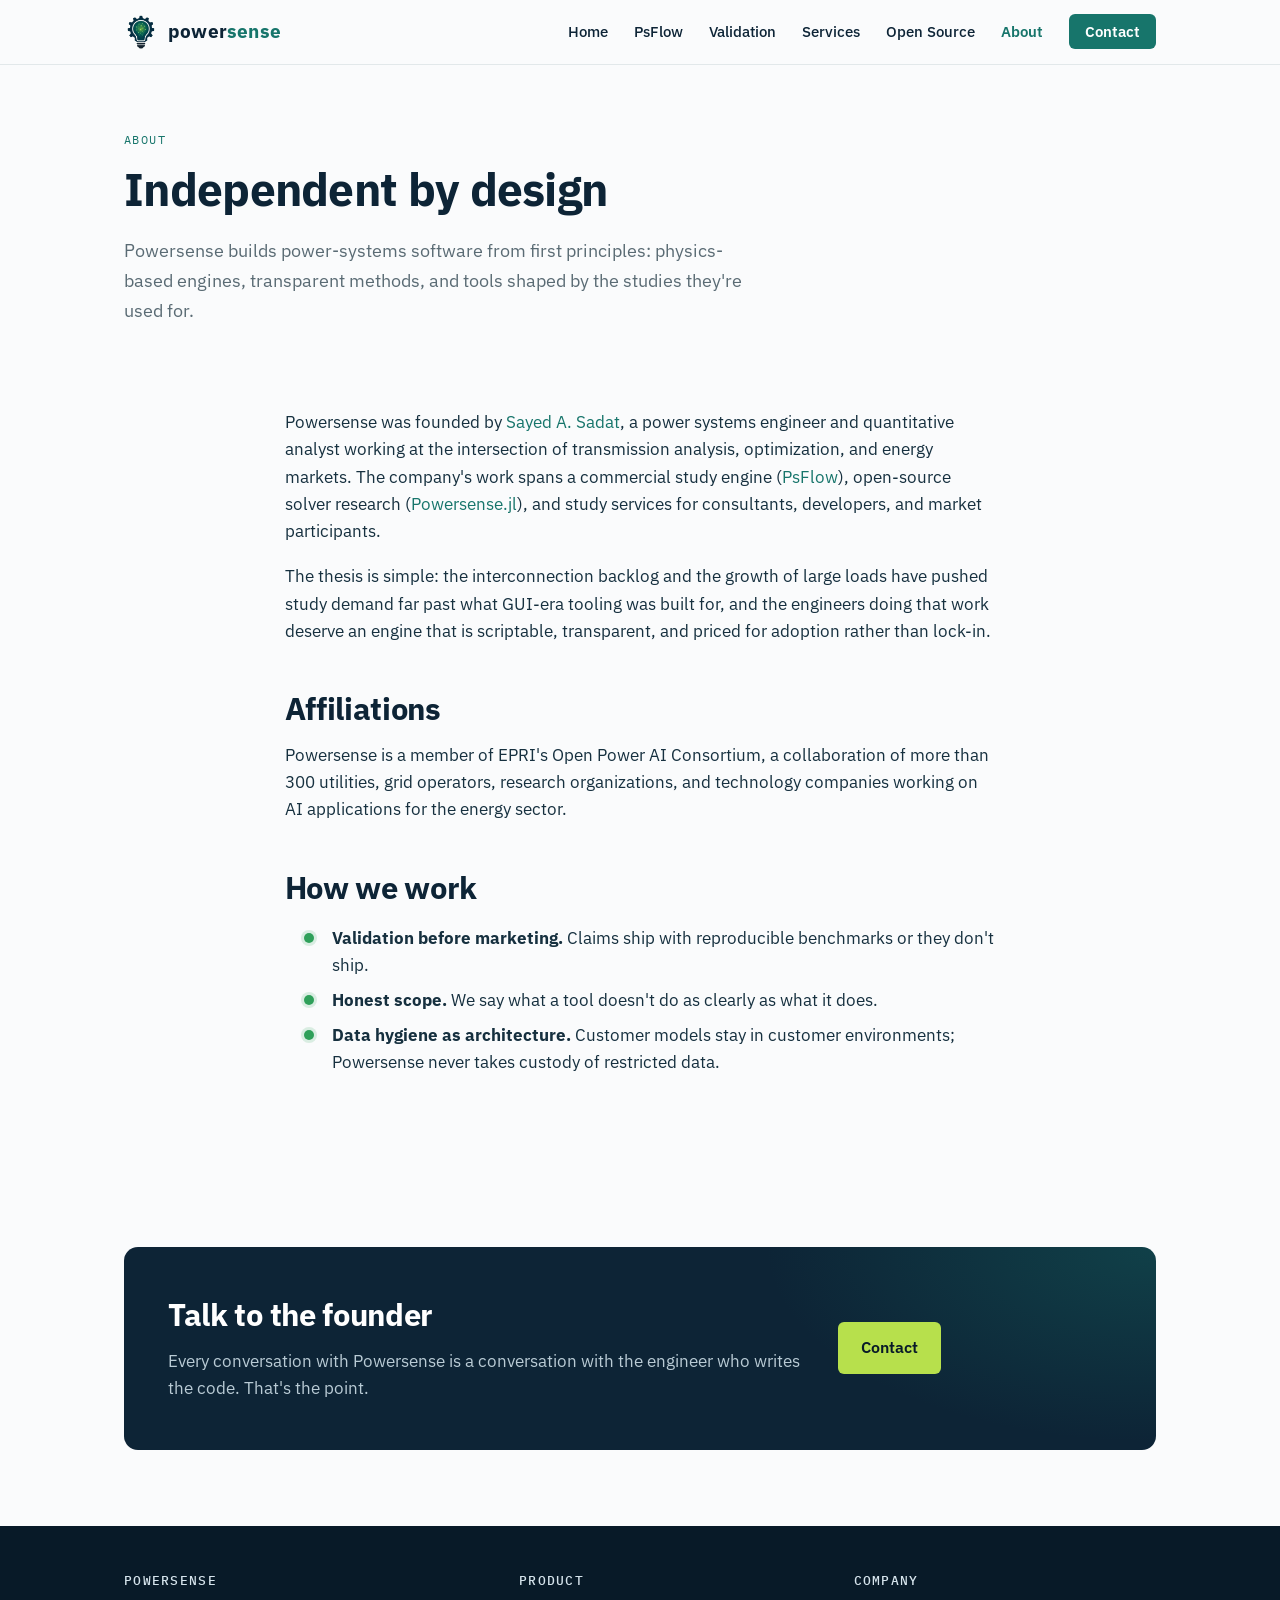
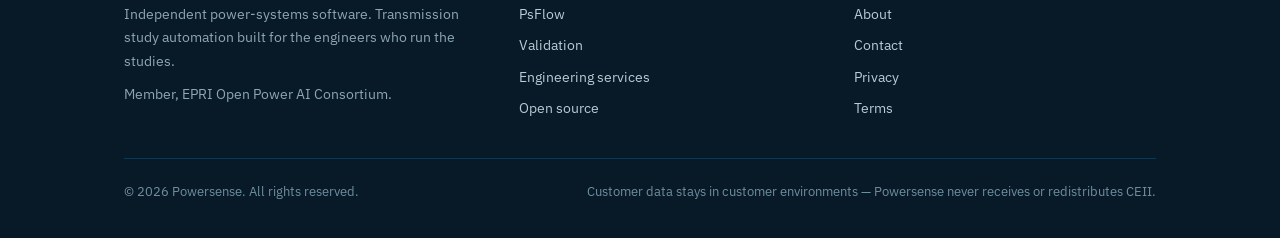
==== about.html @ 0cbf13fe "initial commit version" ====
<!DOCTYPE html>
<html lang="en">
<head>
<meta charset="utf-8">
<meta name="viewport" content="width=device-width, initial-scale=1">
<title>About Powersense</title>
<meta name="description" content="Powersense builds independent power-systems software: PsFlow for transmission study automation and open-source solver research. Member of EPRI's Open Power AI Consortium.">
<link rel="canonical" href="https://www.powersense.io/about.html">
<meta property="og:title" content="About Powersense">
<meta property="og:description" content="Powersense builds independent power-systems software: PsFlow for transmission study automation and open-source solver research. Member of EPRI's Open Power AI Consortium.">
<meta property="og:type" content="website">
<meta property="og:url" content="https://www.powersense.io/about.html">
<meta property="og:image" content="https://www.powersense.io/assets/powersense-logo.png">
<meta name="theme-color" content="#0d2436">
<link rel="icon" type="image/png" href="assets/favicon.png">
<link rel="preconnect" href="https://fonts.googleapis.com">
<link rel="preconnect" href="https://fonts.gstatic.com" crossorigin>
<link href="https://fonts.googleapis.com/css2?family=IBM+Plex+Mono:wght@400;500&family=IBM+Plex+Sans:wght@400;500;600;700&display=swap" rel="stylesheet">
<link rel="stylesheet" href="styles.css">
</head>
<body>

<header class="site-header">
  <div class="wrap nav">
    <a class="brand" href="index.html" aria-label="Powersense home">
      <img src="assets/icon.png" alt="" width="34" height="34">
      <span class="brand-word"><span class="p1">power</span><span class="p2">sense</span></span>
    </a>
    <button class="nav-toggle" aria-label="Menu" aria-expanded="false"
      onclick="var l=document.getElementById('nl');var o=l.classList.toggle('open');this.setAttribute('aria-expanded',o)">
      <span></span><span></span><span></span>
    </button>
    <ul class="nav-links" id="nl">
        <li><a href="index.html">Home</a></li>
        <li><a href="psflow.html">PsFlow</a></li>
        <li><a href="validation.html">Validation</a></li>
        <li><a href="services.html">Services</a></li>
        <li><a href="opensource.html">Open Source</a></li>
        <li><a href="about.html" class="active">About</a></li>
        <li><a class="cta-link" href="contact.html">Contact</a></li>
    </ul>
  </div>
</header>


<section class="page-title"><div class="wrap">
  <div class="eyebrow">About</div>
  <h1>Independent by design</h1>
  <p class="lede">Powersense builds power-systems software from first principles: physics-based engines, transparent methods, and tools shaped by the studies they're used for.</p>
</div></section>

<section class="section"><div class="wrap prose">
  <p>Powersense was founded by <a href="https://www.sayedsadat.com/">Sayed A. Sadat</a>, a power systems engineer and quantitative analyst working at the intersection of transmission analysis, optimization, and energy markets. The company's work spans a commercial study engine (<a href="psflow.html">PsFlow</a>), open-source solver research (<a href="opensource.html">Powersense.jl</a>), and study services for consultants, developers, and market participants.</p>
  <p>The thesis is simple: the interconnection backlog and the growth of large loads have pushed study demand far past what GUI-era tooling was built for, and the engineers doing that work deserve an engine that is scriptable, transparent, and priced for adoption rather than lock-in.</p>
  <h2>Affiliations</h2>
  <p>Powersense is a member of EPRI's Open Power AI Consortium, a collaboration of more than 300 utilities, grid operators, research organizations, and technology companies working on AI applications for the energy sector.</p>
  <h2>How we work</h2>
  <ul class="checklist" style="margin-top:18px">
    <li><strong>Validation before marketing.</strong> Claims ship with reproducible benchmarks or they don't ship.</li>
    <li><strong>Honest scope.</strong> We say what a tool doesn't do as clearly as what it does.</li>
    <li><strong>Data hygiene as architecture.</strong> Customer models stay in customer environments; Powersense never takes custody of restricted data.</li>
  </ul>
</div></section>

<section class="section"><div class="wrap">
  <div class="cta-panel">
    <div>
      <h2>Talk to the founder</h2>
      <p>Every conversation with Powersense is a conversation with the engineer who writes the code. That's the point.</p>
    </div>
    <div><a class="btn btn-primary" href="contact.html">Contact</a></div>
  </div>
</div></section>


<footer class="site-footer">
  <div class="wrap">
    <div class="footer-grid">
      <div>
        <h4>Powersense</h4>
        <p>Independent power-systems software. Transmission study automation built for the engineers who run the studies.</p>
        <p style="margin-top:10px">Member, EPRI Open Power AI Consortium.</p>
      </div>
      <div>
        <h4>Product</h4>
        <ul>
          <li><a href="psflow.html">PsFlow</a></li>
          <li><a href="validation.html">Validation</a></li>
          <li><a href="services.html">Engineering services</a></li>
          <li><a href="opensource.html">Open source</a></li>
        </ul>
      </div>
      <div>
        <h4>Company</h4>
        <ul>
          <li><a href="about.html">About</a></li>
          <li><a href="contact.html">Contact</a></li>
          <li><a href="privacy.html">Privacy</a></li>
          <li><a href="terms.html">Terms</a></li>
        </ul>
      </div>
    </div>
    <div class="footer-legal">
      <span>&copy; 2026 Powersense. All rights reserved.</span>
      <span>Customer data stays in customer environments — Powersense never receives or redistributes CEII.</span>
    </div>
  </div>
</footer>

</body>
</html>
---- styles.css ----
/* ============================================================
   Powersense — powersense.io
   Palette derived from brand mark:
   navy #0D2436 · deep navy #081A28 · teal #17756B
   green #2FA05A · lime #B7E04A · paper #FAFBFC
   Type: IBM Plex Sans (display/body) · IBM Plex Mono (data)
   ============================================================ */

:root {
  --navy: #0d2436;
  --navy-deep: #081a28;
  --teal: #17756b;
  --teal-dark: #105e56;
  --green: #2fa05a;
  --lime: #b7e04c;
  --paper: #fafbfc;
  --white: #ffffff;
  --ink: #16303f;
  --gray: #5a6b74;
  --line: #e2e8ea;
  --mono: "IBM Plex Mono", ui-monospace, SFMono-Regular, Menlo, monospace;
  --sans: "IBM Plex Sans", -apple-system, "Segoe UI", Helvetica, Arial, sans-serif;
}

* { box-sizing: border-box; margin: 0; padding: 0; }

html { scroll-behavior: smooth; }
@media (prefers-reduced-motion: reduce) {
  html { scroll-behavior: auto; }
  * { animation: none !important; transition: none !important; }
}

body {
  font-family: var(--sans);
  color: var(--ink);
  background: var(--paper);
  line-height: 1.65;
  font-size: 16.5px;
  -webkit-font-smoothing: antialiased;
}

a { color: var(--teal); text-decoration: none; }
a:hover { color: var(--teal-dark); text-decoration: underline; }
a:focus-visible, button:focus-visible {
  outline: 2px solid var(--teal);
  outline-offset: 2px;
  border-radius: 2px;
}

.wrap { max-width: 1080px; margin: 0 auto; padding: 0 24px; }

/* ---------- header ---------- */
.site-header {
  position: sticky; top: 0; z-index: 50;
  background: rgba(250, 251, 252, 0.92);
  backdrop-filter: blur(8px);
  border-bottom: 1px solid var(--line);
}
.nav {
  display: flex; align-items: center; justify-content: space-between;
  height: 64px;
}
.brand { display: flex; align-items: center; gap: 10px; text-decoration: none; }
.brand:hover { text-decoration: none; }
.brand img { height: 34px; width: 34px; }
.brand-word { font-weight: 700; font-size: 1.18rem; letter-spacing: 0.01em; }
.brand-word .p1 { color: var(--navy); }
.brand-word .p2 { color: var(--teal); }

.nav-links { display: flex; gap: 26px; align-items: center; list-style: none; }
.nav-links a {
  color: var(--navy); font-size: 0.94rem; font-weight: 500;
}
.nav-links a:hover { color: var(--teal); text-decoration: none; }
.nav-links a.active { color: var(--teal); font-weight: 600; }
.nav-links a.cta-link {
  background: var(--teal); color: var(--white);
  padding: 8px 16px; border-radius: 6px; font-weight: 600;
}
.nav-links a.cta-link:hover { background: var(--teal-dark); }

.nav-toggle { display: none; background: none; border: none; cursor: pointer; padding: 8px; }
.nav-toggle span { display: block; width: 22px; height: 2px; background: var(--navy); margin: 5px 0; }

@media (max-width: 860px) {
  .nav-toggle { display: block; }
  .nav-links {
    display: none; position: absolute; top: 64px; left: 0; right: 0;
    flex-direction: column; gap: 0; background: var(--white);
    border-bottom: 1px solid var(--line); padding: 8px 0;
  }
  .nav-links.open { display: flex; }
  .nav-links li { width: 100%; }
  .nav-links a { display: block; padding: 12px 24px; }
  .nav-links a.cta-link { margin: 8px 24px; display: inline-block; }
}

/* ---------- hero ---------- */
.hero {
  position: relative; overflow: hidden;
  padding: 84px 0 72px;
  background:
    radial-gradient(1100px 420px at 85% -10%, rgba(47,160,90,0.07), transparent 60%),
    var(--paper);
}
.hero-grid {
  display: grid; grid-template-columns: 1.05fr 0.95fr; gap: 56px; align-items: center;
}
@media (max-width: 920px) { .hero-grid { grid-template-columns: 1fr; gap: 40px; } }

.eyebrow {
  font-family: var(--mono); font-size: 0.78rem; letter-spacing: 0.12em;
  text-transform: uppercase; color: var(--teal); margin-bottom: 18px;
}
h1 {
  font-size: clamp(2rem, 4.4vw, 2.9rem);
  line-height: 1.15; color: var(--navy); font-weight: 700;
  letter-spacing: -0.015em; margin-bottom: 20px;
}
h1 .accent { color: var(--teal); }
.lede { font-size: 1.14rem; color: var(--gray); max-width: 34em; margin-bottom: 30px; }

.btn-row { display: flex; gap: 14px; flex-wrap: wrap; }
.btn {
  display: inline-block; padding: 12px 22px; border-radius: 6px;
  font-weight: 600; font-size: 0.98rem; border: 1.5px solid transparent;
}
.btn:hover { text-decoration: none; }
.btn-primary { background: var(--teal); color: var(--white); }
.btn-primary:hover { background: var(--teal-dark); color: var(--white); }
.btn-ghost { border-color: var(--navy); color: var(--navy); background: transparent; }
.btn-ghost:hover { background: var(--navy); color: var(--white); }

/* code panel — the signature element */
.code-panel {
  background: var(--navy-deep);
  border-radius: 10px;
  border: 1px solid #12374d;
  box-shadow: 0 24px 60px -28px rgba(8, 26, 40, 0.55);
  overflow: hidden;
  font-family: var(--mono);
  font-size: 0.82rem;
  line-height: 1.7;
}
.code-panel .bar {
  display: flex; align-items: center; gap: 8px;
  padding: 10px 16px; border-bottom: 1px solid #12374d;
  color: #6f8fa0; font-size: 0.74rem; letter-spacing: 0.06em;
}
.code-panel .dot { width: 9px; height: 9px; border-radius: 50%; background: #1d4a63; }
.code-panel pre { padding: 18px 20px; overflow-x: auto; color: #d6e4ec; }
.code-panel .c-kw { color: var(--lime); }
.code-panel .c-fn { color: #6fd3c7; }
.code-panel .c-str { color: #9fd88a; }
.code-panel .c-cm { color: #587a8c; }

/* format strip */
.format-strip {
  margin-top: 26px;
  font-family: var(--mono); font-size: 0.8rem; color: var(--gray);
  display: flex; flex-wrap: wrap; gap: 8px 10px; align-items: center;
}
.format-strip .tag {
  border: 1px solid var(--line); background: var(--white);
  border-radius: 4px; padding: 3px 9px; color: var(--navy);
}

/* ---------- navy capability band ---------- */
.band {
  background: var(--navy-deep);
  color: #cfe0e8;
  padding: 44px 0;
}
.band-grid {
  display: grid; grid-template-columns: repeat(4, 1fr); gap: 28px;
}
@media (max-width: 860px) { .band-grid { grid-template-columns: repeat(2, 1fr); } }
@media (max-width: 520px) { .band-grid { grid-template-columns: 1fr; } }
.band-item .k {
  font-family: var(--mono); color: var(--lime);
  font-size: 1.02rem; font-weight: 500; margin-bottom: 6px;
}
.band-item .v { font-size: 0.9rem; color: #9fb6c2; line-height: 1.55; }

/* ---------- sections ---------- */
.section { padding: 76px 0; }
.section.alt { background: var(--white); border-top: 1px solid var(--line); border-bottom: 1px solid var(--line); }
.section-head { max-width: 46em; margin-bottom: 44px; }
h2 {
  font-size: clamp(1.5rem, 3vw, 1.95rem);
  color: var(--navy); font-weight: 700; letter-spacing: -0.01em;
  margin-bottom: 14px; line-height: 1.25;
}
h3 { color: var(--navy); font-size: 1.13rem; margin-bottom: 10px; font-weight: 600; }
.section p { color: var(--ink); }
.section .muted { color: var(--gray); }

.feature-grid { display: grid; grid-template-columns: repeat(3, 1fr); gap: 26px; }
@media (max-width: 920px) { .feature-grid { grid-template-columns: 1fr 1fr; } }
@media (max-width: 620px) { .feature-grid { grid-template-columns: 1fr; } }
.card {
  background: var(--white); border: 1px solid var(--line); border-radius: 10px;
  padding: 26px 24px;
}
.section.alt .card { background: var(--paper); }
.card .node {
  width: 12px; height: 12px; border-radius: 50%;
  background: var(--green); box-shadow: 0 0 0 4px rgba(47,160,90,0.14);
  margin-bottom: 16px;
}
.card p { font-size: 0.95rem; color: var(--gray); }
.card .fn { font-family: var(--mono); font-size: 0.8rem; color: var(--teal); display: block; margin-top: 12px; }

/* two-column prose */
.split { display: grid; grid-template-columns: 1fr 1fr; gap: 48px; align-items: start; }
@media (max-width: 860px) { .split { grid-template-columns: 1fr; } }

/* data table */
.data-table { width: 100%; border-collapse: collapse; font-family: var(--mono); font-size: 0.84rem; }
.data-table th, .data-table td {
  text-align: left; padding: 10px 14px; border-bottom: 1px solid var(--line);
}
.data-table th {
  color: var(--gray); font-weight: 500; font-size: 0.74rem;
  text-transform: uppercase; letter-spacing: 0.08em;
}
.data-table td { color: var(--navy); }
.data-table td.ok { color: var(--green); }

.note {
  border-left: 3px solid var(--lime); background: var(--white);
  border: 1px solid var(--line); border-left: 3px solid var(--lime);
  border-radius: 6px; padding: 16px 18px; font-size: 0.92rem; color: var(--gray);
}

/* checklist */
.checklist { list-style: none; }
.checklist li {
  padding-left: 28px; position: relative; margin-bottom: 12px; color: var(--ink);
}
.checklist li::before {
  content: ""; position: absolute; left: 0; top: 8px;
  width: 10px; height: 10px; border-radius: 50%;
  background: var(--green); box-shadow: 0 0 0 3px rgba(47,160,90,0.16);
}

/* CTA panel */
.cta-panel {
  background: var(--navy); border-radius: 14px; color: var(--white);
  padding: 48px 44px; display: grid; grid-template-columns: 1.4fr 0.6fr;
  gap: 32px; align-items: center;
  background-image: radial-gradient(600px 300px at 100% 0%, rgba(23,117,107,0.35), transparent 65%);
}
@media (max-width: 780px) { .cta-panel { grid-template-columns: 1fr; padding: 36px 28px; } }
.cta-panel h2 { color: var(--white); }
.cta-panel p { color: #b9cbd5; }
.cta-panel .btn-primary { background: var(--lime); color: var(--navy-deep); }
.cta-panel .btn-primary:hover { background: #c8ec66; }

/* ---------- footer ---------- */
.site-footer {
  background: var(--navy-deep); color: #8ea6b3;
  padding: 44px 0 36px; font-size: 0.88rem;
}
.footer-grid {
  display: grid; grid-template-columns: 1.2fr 1fr 1fr; gap: 32px; margin-bottom: 30px;
}
@media (max-width: 720px) { .footer-grid { grid-template-columns: 1fr; } }
.site-footer h4 {
  color: #d6e4ec; font-size: 0.8rem; text-transform: uppercase;
  letter-spacing: 0.1em; margin-bottom: 12px; font-family: var(--mono); font-weight: 500;
}
.site-footer a { color: #b9cbd5; }
.site-footer a:hover { color: var(--lime); }
.site-footer ul { list-style: none; }
.site-footer li { margin-bottom: 8px; }
.footer-legal {
  border-top: 1px solid #12374d; padding-top: 22px;
  display: flex; justify-content: space-between; flex-wrap: wrap; gap: 12px;
  font-size: 0.8rem; color: #6f8fa0;
}

/* prose pages */
.prose { max-width: 46em; }
.prose p { margin-bottom: 18px; }
.prose h2 { margin-top: 44px; }
.prose h3 { margin-top: 30px; }
.prose ul { margin: 0 0 18px 1.2em; }
.prose li { margin-bottom: 8px; }

.page-title { padding: 64px 0 8px; }
.page-title .eyebrow { margin-bottom: 12px; }
.page-title p.lede { margin-bottom: 0; }
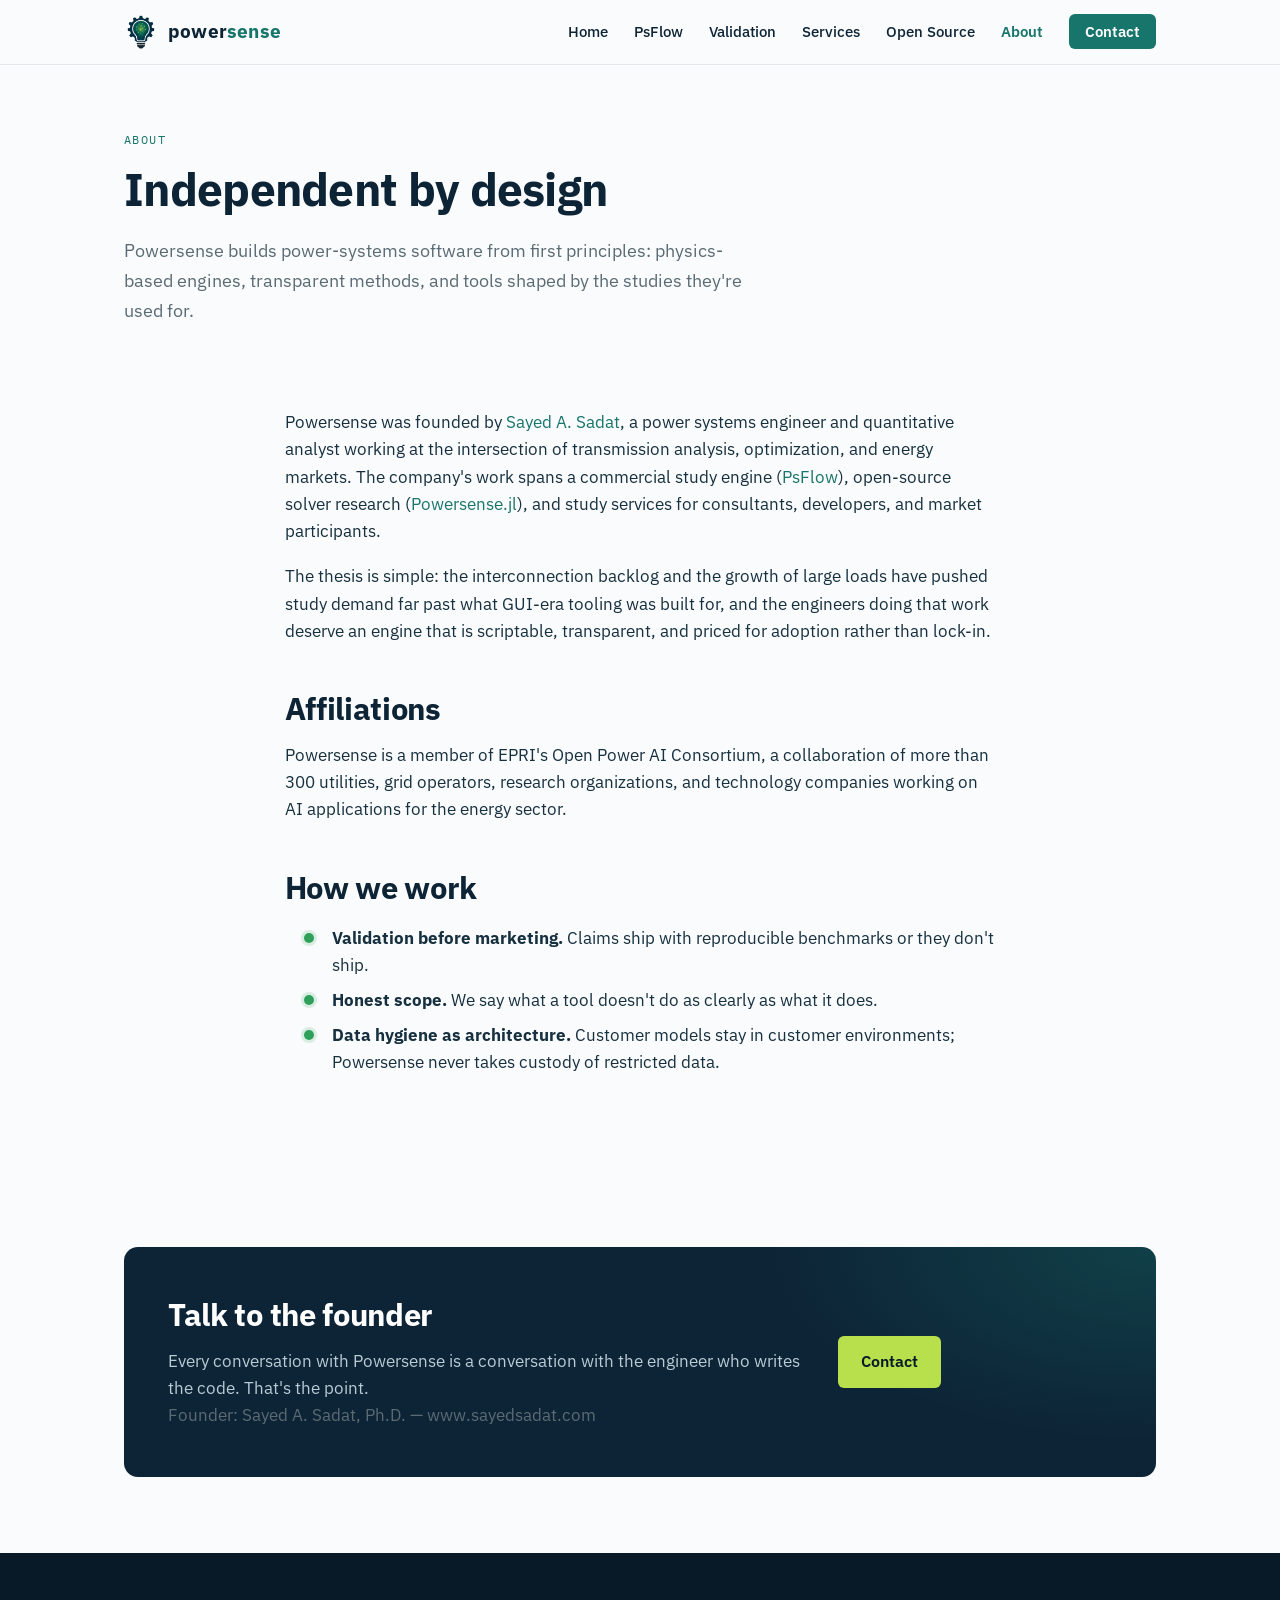
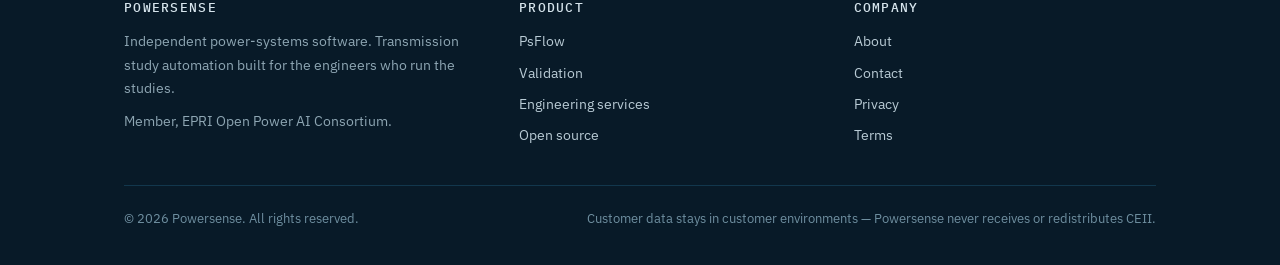
==== commit 10096b9b: "Align PsFlow wording to injection-capability analysis; add redirect stubs" ====
--- a/about.html
+++ b/about.html
@@ -67,6 +67,7 @@
     <div>
       <h2>Talk to the founder</h2>
       <p>Every conversation with Powersense is a conversation with the engineer who writes the code. That's the point.</p>
+      <p class="muted">Founder: Sayed A. Sadat, Ph.D. &mdash; www.sayedsadat.com</p>
     </div>
     <div><a class="btn btn-primary" href="contact.html">Contact</a></div>
   </div>
